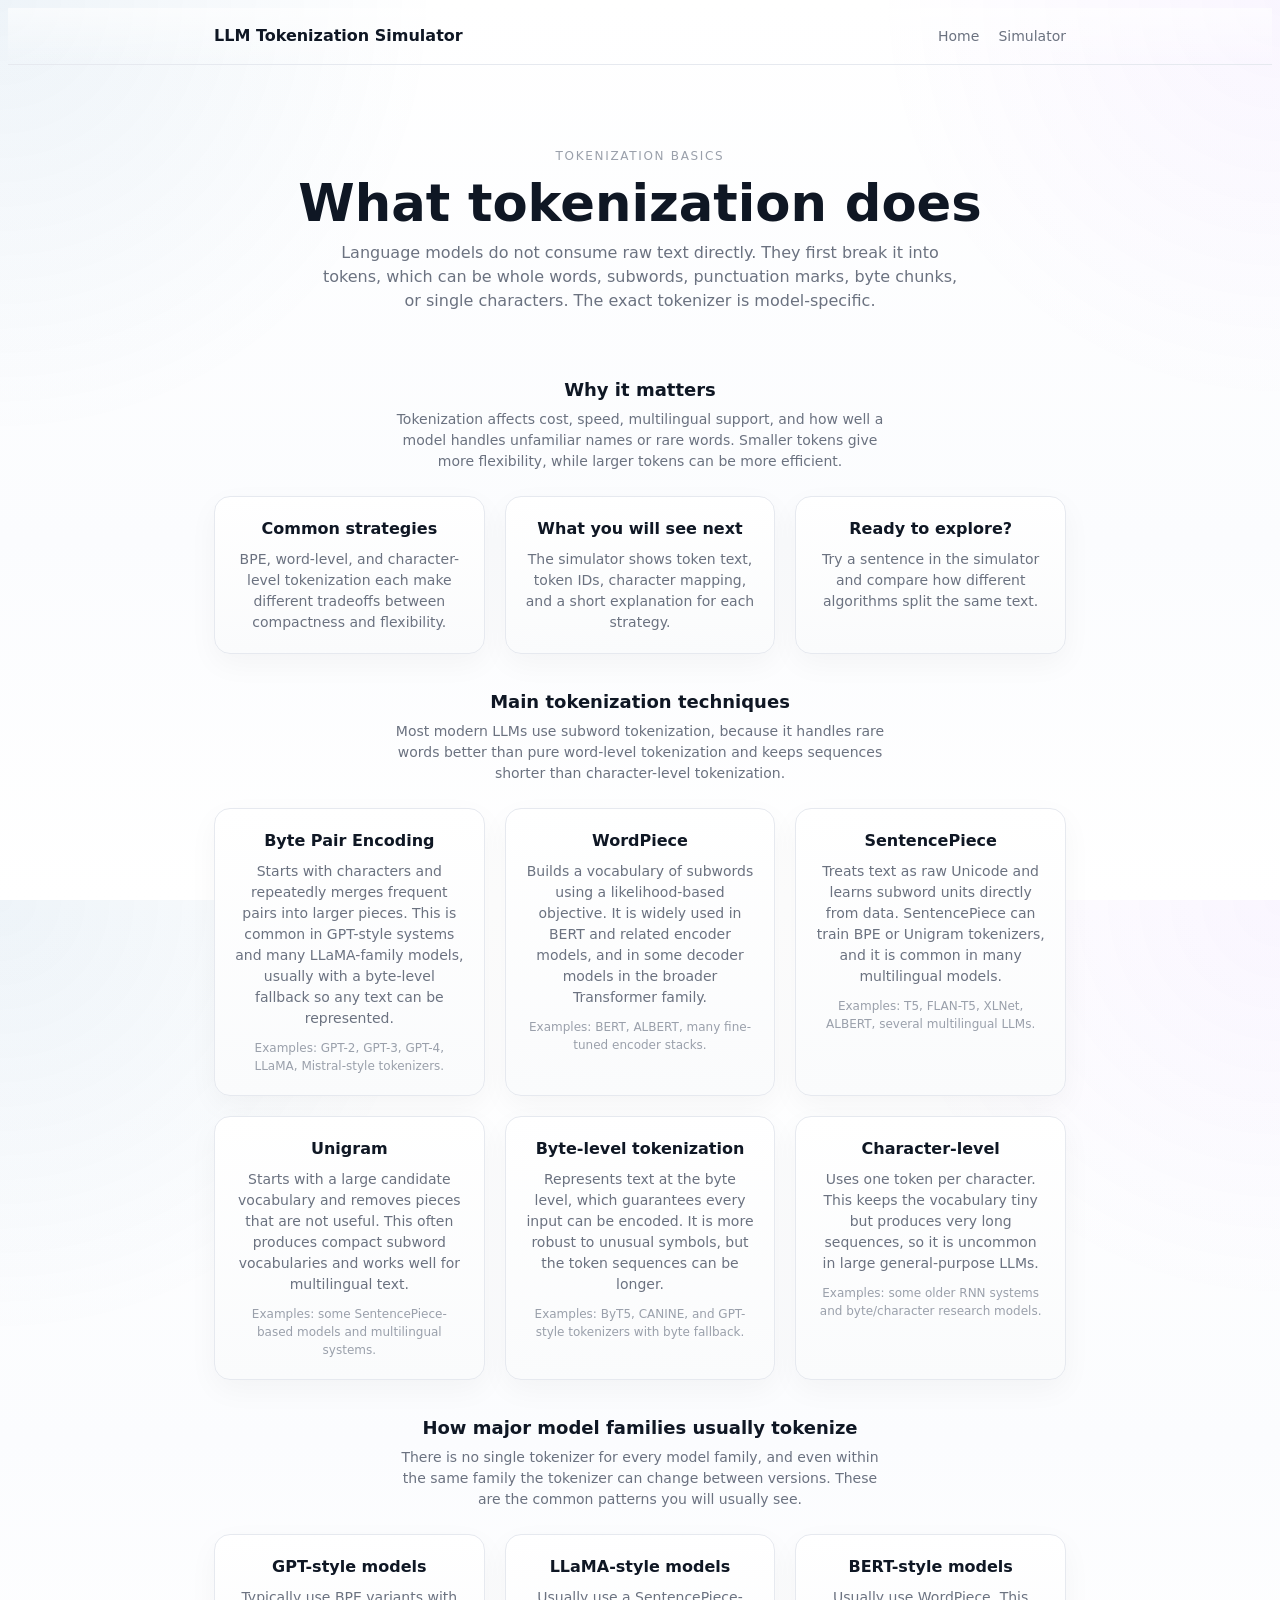
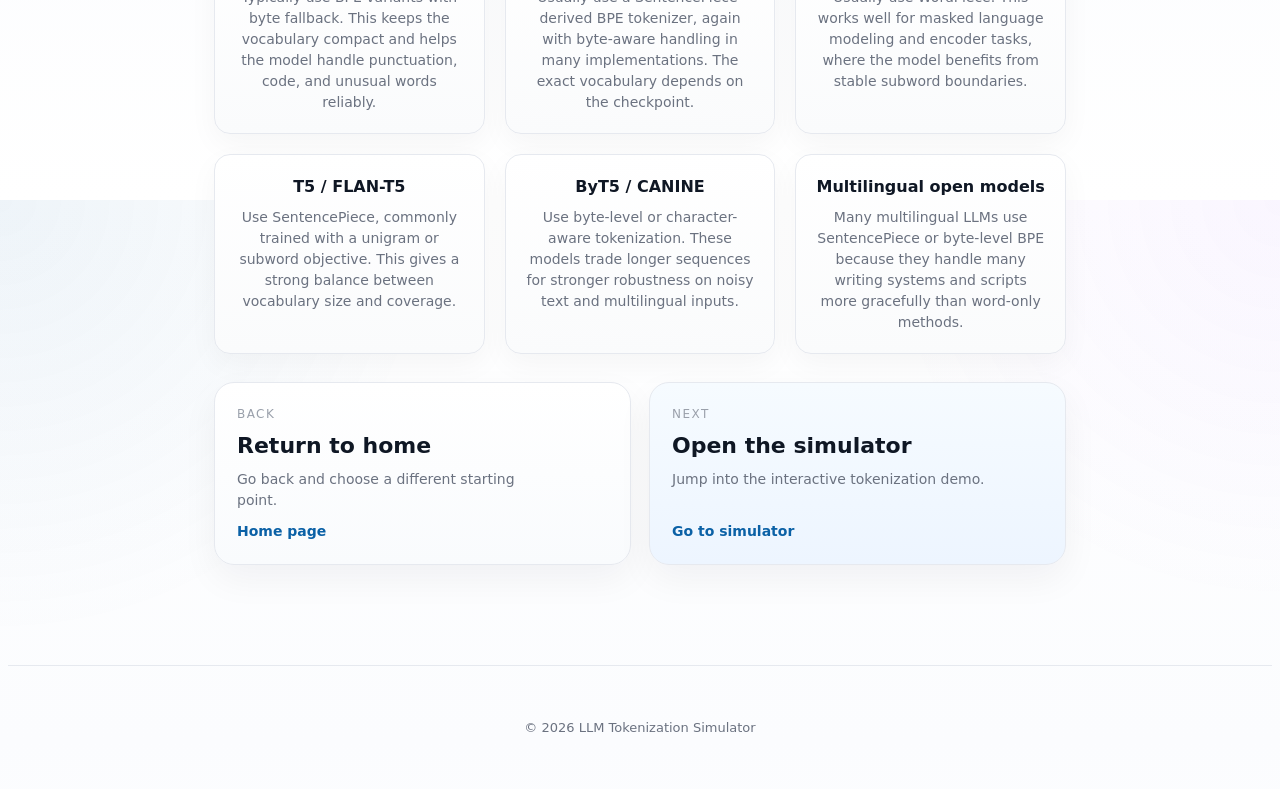
==== learn.html @ b1207b3e "Refactor tokenization simulator: update styles, restructure HTML, and add educational content on tok" ====
<!doctype html>
<html lang="en">
<head>
  <meta charset="utf-8" />
  <meta name="viewport" content="width=device-width,initial-scale=1" />
  <title>What Is Tokenization?</title>
  <meta name="description" content="A short guide explaining what tokenization is and why it matters for language models." />
  <link rel="stylesheet" href="css/styles.css" />
</head>
<body>
  <header class="site-header">
    <div class="container">
      <a class="brand" href="./">LLM Tokenization Simulator</a>
      <nav class="nav" aria-label="Primary">
        <a href="./">Home</a>
        <a href="simulator.html">Simulator</a>
      </nav>
    </div>
  </header>

  <main class="container">
    <section class="hero">
      <p class="eyebrow">Tokenization basics</p>
      <h1>What tokenization does</h1>
      <p class="hero-copy">Language models do not consume raw text directly. They first break it into tokens, which can be whole words, subwords, punctuation marks, byte chunks, or single characters. The exact tokenizer is model-specific.</p>
    </section>

    <section class="wrap learn-overview" aria-labelledby="learn-title">
      <h2 id="learn-title">Why it matters</h2>
      <p class="sub">Tokenization affects cost, speed, multilingual support, and how well a model handles unfamiliar names or rare words. Smaller tokens give more flexibility, while larger tokens can be more efficient.</p>

      <div class="info-grid info-grid-learn">
        <article class="card">
          <h3>Common strategies</h3>
          <p>BPE, word-level, and character-level tokenization each make different tradeoffs between compactness and flexibility.</p>
        </article>
        <article class="card">
          <h3>What you will see next</h3>
          <p>The simulator shows token text, token IDs, character mapping, and a short explanation for each strategy.</p>
        </article>
        <article class="card">
          <h3>Ready to explore?</h3>
          <p>Try a sentence in the simulator and compare how different algorithms split the same text.</p>
        </article>
      </div>

      <h2 style="margin-top:34px">Main tokenization techniques</h2>
      <p class="sub">Most modern LLMs use subword tokenization, because it handles rare words better than pure word-level tokenization and keeps sequences shorter than character-level tokenization.</p>

      <div class="info-grid info-grid-learn">
        <article class="card">
          <h3>Byte Pair Encoding</h3>
          <p>Starts with characters and repeatedly merges frequent pairs into larger pieces. This is common in GPT-style systems and many LLaMA-family models, usually with a byte-level fallback so any text can be represented.</p>
          <p class="mini-note">Examples: GPT-2, GPT-3, GPT-4, LLaMA, Mistral-style tokenizers.</p>
        </article>
        <article class="card">
          <h3>WordPiece</h3>
          <p>Builds a vocabulary of subwords using a likelihood-based objective. It is widely used in BERT and related encoder models, and in some decoder models in the broader Transformer family.</p>
          <p class="mini-note">Examples: BERT, ALBERT, many fine-tuned encoder stacks.</p>
        </article>
        <article class="card">
          <h3>SentencePiece</h3>
          <p>Treats text as raw Unicode and learns subword units directly from data. SentencePiece can train BPE or Unigram tokenizers, and it is common in many multilingual models.</p>
          <p class="mini-note">Examples: T5, FLAN-T5, XLNet, ALBERT, several multilingual LLMs.</p>
        </article>
        <article class="card">
          <h3>Unigram</h3>
          <p>Starts with a large candidate vocabulary and removes pieces that are not useful. This often produces compact subword vocabularies and works well for multilingual text.</p>
          <p class="mini-note">Examples: some SentencePiece-based models and multilingual systems.</p>
        </article>
        <article class="card">
          <h3>Byte-level tokenization</h3>
          <p>Represents text at the byte level, which guarantees every input can be encoded. It is more robust to unusual symbols, but the token sequences can be longer.</p>
          <p class="mini-note">Examples: ByT5, CANINE, and GPT-style tokenizers with byte fallback.</p>
        </article>
        <article class="card">
          <h3>Character-level</h3>
          <p>Uses one token per character. This keeps the vocabulary tiny but produces very long sequences, so it is uncommon in large general-purpose LLMs.</p>
          <p class="mini-note">Examples: some older RNN systems and byte/character research models.</p>
        </article>
      </div>

      <h2 style="margin-top:34px">How major model families usually tokenize</h2>
      <p class="sub">There is no single tokenizer for every model family, and even within the same family the tokenizer can change between versions. These are the common patterns you will usually see.</p>

      <div class="info-grid info-grid-learn">
        <article class="card">
          <h3>GPT-style models</h3>
          <p>Typically use BPE variants with byte fallback. This keeps the vocabulary compact and helps the model handle punctuation, code, and unusual words reliably.</p>
        </article>
        <article class="card">
          <h3>LLaMA-style models</h3>
          <p>Usually use a SentencePiece-derived BPE tokenizer, again with byte-aware handling in many implementations. The exact vocabulary depends on the checkpoint.</p>
        </article>
        <article class="card">
          <h3>BERT-style models</h3>
          <p>Usually use WordPiece. This works well for masked language modeling and encoder tasks, where the model benefits from stable subword boundaries.</p>
        </article>
        <article class="card">
          <h3>T5 / FLAN-T5</h3>
          <p>Use SentencePiece, commonly trained with a unigram or subword objective. This gives a strong balance between vocabulary size and coverage.</p>
        </article>
        <article class="card">
          <h3>ByT5 / CANINE</h3>
          <p>Use byte-level or character-aware tokenization. These models trade longer sequences for stronger robustness on noisy text and multilingual inputs.</p>
        </article>
        <article class="card">
          <h3>Multilingual open models</h3>
          <p>Many multilingual LLMs use SentencePiece or byte-level BPE because they handle many writing systems and scripts more gracefully than word-only methods.</p>
        </article>
      </div>

      <div class="choice-grid" style="margin-top:28px">
        <a class="choice-card" href="./">
          <span class="choice-kicker">Back</span>
          <h2>Return to home</h2>
          <p>Go back and choose a different starting point.</p>
          <span class="choice-action">Home page</span>
        </a>
        <a class="choice-card choice-card-accent" href="simulator.html">
          <span class="choice-kicker">Next</span>
          <h2>Open the simulator</h2>
          <p>Jump into the interactive tokenization demo.</p>
          <span class="choice-action">Go to simulator</span>
        </a>
      </div>
    </section>
  </main>

  <footer class="site-footer">
    <div class="container">© 2026 LLM Tokenization Simulator</div>
  </footer>
</body>
</html>
---- css/styles.css ----
:root{
  --font-sans: "Avenir Next", "Segoe UI", ui-sans-serif, system-ui, -apple-system, Roboto, "Helvetica Neue", Arial;
  --font-mono: ui-monospace, SFMono-Regular, Menlo, Monaco, "Roboto Mono", "Courier New", monospace;
  --color-background-primary:#ffffff;
  --color-background-secondary:#f5f7fa;
  --color-text-primary:#0f1724;
  --color-text-secondary:#6b7280;
  --color-text-tertiary:#9aa0ab;
  --color-border-secondary:#e6e9ef;
  --color-border-tertiary:#e0e4ea;
  --color-text-info:#0b61a6;
  --border-radius-md:10px;
  --container-max:900px;
}

*{box-sizing:border-box}
html,body{height:100%}
html{scroll-behavior:smooth}
body{font-family:var(--font-sans);background:
  radial-gradient(circle at top left, rgba(11,97,166,.07), transparent 28%),
  radial-gradient(circle at top right, rgba(149,72,255,.05), transparent 26%),
  linear-gradient(180deg,#ffffff 0%,#fbfcfe 60%,#ffffff 100%);color:var(--color-text-primary);line-height:1.5}
body.simulator-page{background:#ffffff}
.container{max-width:var(--container-max);margin:0 auto;padding:28px 24px;width:100%}
.site-header{border-bottom:1px solid var(--color-border-secondary);background:linear-gradient(180deg,rgba(255,255,255,0.6),transparent)}
.site-header .container{display:flex;align-items:center;justify-content:space-between;padding:16px 24px}
.brand{font-weight:600;color:var(--color-text-primary);text-decoration:none}
.nav a{margin-left:14px;color:var(--color-text-secondary);text-decoration:none;font-size:14px}

.wrap{padding:30px 0 24px;max-width:860px;margin:0 auto}
h1{font-size:clamp(2rem,4vw,3.2rem);line-height:1.1;margin:0 0 10px;color:var(--color-text-primary)}
.hero{padding:42px 0 18px;text-align:center;max-width:900px;margin:0 auto}
.hero-copy{max-width:64ch;font-size:16px;color:var(--color-text-secondary);margin:0 auto}
.choice-grid{display:grid;grid-template-columns:repeat(2,minmax(0,1fr));gap:18px;margin:28px auto 0;max-width:920px}
.choice-card{display:flex;flex-direction:column;align-items:flex-start;gap:10px;padding:22px;border:1px solid var(--color-border-secondary);border-radius:20px;background:linear-gradient(180deg,#ffffff,#f9fbfd);text-decoration:none;color:inherit;box-shadow:0 14px 36px rgba(15,23,36,.05);transition:transform .16s ease,box-shadow .16s ease,border-color .16s ease}
.choice-card:hover{transform:translateY(-4px);box-shadow:0 18px 42px rgba(15,23,36,.09);border-color:#cdd8e6}
.choice-card-accent{background:linear-gradient(180deg,#f6fbff,#edf5ff)}
.choice-kicker{font-size:12px;letter-spacing:.12em;text-transform:uppercase;color:var(--color-text-tertiary)}
.choice-card h2{margin:0;font-size:22px;line-height:1.15;text-align:left}
.choice-card p{margin:0;color:var(--color-text-secondary);font-size:14px;max-width:36ch}
.choice-action{margin-top:auto;display:inline-flex;align-items:center;gap:8px;font-weight:600;font-size:14px;color:var(--color-text-info)}
.learn-overview{max-width:980px}
.section-label{font-size:12px;letter-spacing:.14em;text-transform:uppercase;color:var(--color-text-tertiary);margin:0 0 10px;text-align:center}
.info-grid{display:grid;grid-template-columns:repeat(3,minmax(0,1fr));gap:20px;margin:36px auto 14px;max-width:1120px;justify-items:center}
.info-grid-learn{margin-top:22px}
.site-footer .container{text-align:center}
.eyebrow{font-size:12px;letter-spacing:.14em;text-transform:uppercase;color:var(--color-text-tertiary);margin-bottom:10px}
.card{width:100%;padding:20px;border:1px solid var(--color-border-secondary);border-radius:16px;background:linear-gradient(180deg,#fff,#fafbfc);box-shadow:0 10px 30px rgba(15,23,36,.04);text-align:center}
.card h3{margin:0 0 8px;font-size:16px;color:var(--color-text-primary)}
.card p{margin:0;color:var(--color-text-secondary);font-size:14px}
.repo-link{display:inline-block;padding:1px 8px;border-radius:999px;background:linear-gradient(180deg,#e9f2ff,#dce9ff);color:var(--color-text-info);text-decoration:none;font-weight:600;box-shadow:inset 0 0 0 1px rgba(11,97,166,.12)}
.repo-link:hover{background:linear-gradient(180deg,#dce9ff,#cfe0fb);text-decoration:none}
.inline-code{display:inline-block;padding:1px 6px;border-radius:999px;background:var(--color-background-secondary);font-family:var(--font-mono);font-size:.9em;color:var(--color-text-primary)}
h2{font-size:18px;font-weight:600;color:var(--color-text-primary);margin-bottom:6px;text-align:center}
.sub{font-size:14px;color:var(--color-text-secondary);margin:0 auto 1.5rem;max-width:56ch;text-align:center}
textarea{width:100%;min-height:90px;padding:12px 14px;font-size:15px;font-family:var(--font-sans);resize:vertical;border-radius:8px;background:var(--color-background-secondary);color:var(--color-text-primary);border:1px solid var(--color-border-secondary)}
textarea:focus{outline:none;border-color:var(--color-text-info);box-shadow:0 4px 18px rgba(11,97,166,0.08)}
.controls{display:flex;gap:12px;flex-wrap:wrap;margin-top:16px;align-items:center;justify-content:center}
select{padding:7px 12px;font-size:13px;border-radius:8px;border:1px solid var(--color-border-secondary);background:transparent;color:var(--color-text-primary)}
.stats{display:grid;grid-template-columns:repeat(3,minmax(0,1fr));gap:16px;margin:1.75rem auto;justify-items:center;max-width:900px}
.stat{width:100%;background:var(--color-background-secondary);border-radius:10px;padding:14px 16px;text-align:center}
.stat-label{font-size:12px;color:var(--color-text-secondary);margin-bottom:4px}
.stat-val{font-size:20px;font-weight:600;color:var(--color-text-primary)}
.tab-row{display:flex;gap:8px;margin:0 auto 14px;flex-wrap:wrap;justify-content:center}
.tab{padding:8px 14px;border-radius:999px;border:1px solid var(--color-border-secondary);font-size:13px;cursor:pointer;background:transparent;color:var(--color-text-secondary);transition:all .15s}
.tab.on{background:var(--color-text-primary);color:var(--color-background-primary);border-color:transparent}
.tab-panel{padding:18px;border:1px solid var(--color-border-secondary);border-radius:18px;background:#ffffff;box-shadow:0 12px 30px rgba(15,23,36,.04)}
.legend{display:flex;flex-wrap:wrap;gap:10px;margin:0 auto 14px;justify-content:center}
.legend-item{display:flex;align-items:center;gap:8px;font-size:12px;color:var(--color-text-secondary)}
.legend-swatch{width:12px;height:12px;border-radius:3px}
.token-row{display:flex;flex-wrap:wrap;gap:10px;min-height:40px;padding:16px;background:var(--color-background-secondary);border-radius:10px;justify-content:center}
.tok{display:inline-flex;flex-direction:column;align-items:center;border-radius:8px;overflow:hidden;cursor:pointer;transition:transform .12s;border:1px solid transparent}
.tok:hover{transform:translateY(-3px)}
.tok.active{border-color:rgba(0,0,0,.08)}
.tok-text{padding:6px 10px;font-size:14px;font-family:var(--font-mono);font-weight:600;white-space:pre}
.tok-id{padding:4px 6px;font-size:11px;font-family:var(--font-mono);opacity:.95;border-radius:6px;margin-top:6px}
.char-row{display:flex;flex-wrap:wrap;gap:8px;min-height:36px;padding:14px;background:var(--color-background-secondary);border-radius:10px;font-family:var(--font-mono);font-size:13px;justify-content:center}
.char-box{padding:4px 8px;border-radius:6px}
.info-box{margin:1.5rem auto 0;padding:16px;border-radius:10px;background:var(--color-background-secondary);border:1px solid var(--color-border-tertiary);max-width:860px}
.info-box-title{font-size:14px;font-weight:600;color:var(--color-text-primary);margin-bottom:6px}
.info-body{font-size:13px;color:var(--color-text-secondary);line-height:1.6}
.mini-note{margin-top:10px !important;font-size:12px !important;color:var(--color-text-tertiary) !important;line-height:1.5}
.hint{font-size:12px;color:var(--color-text-tertiary);margin-top:8px;text-align:center}
.id-row{font-family:var(--font-mono);font-size:13px;padding:14px;background:var(--color-background-secondary);border-radius:10px;word-break:break-all;line-height:1.9;color:var(--color-text-primary);text-align:center}
.site-footer{border-top:1px solid var(--color-border-secondary);margin-top:48px;padding:24px 0;text-align:center;color:var(--color-text-secondary);font-size:13px}
.simulator-page .site-footer{border-top:none}
.simulator-page .site-footer .container{max-width:920px;background:var(--color-background-secondary);border:1px solid var(--color-border-secondary);border-radius:16px;padding:14px 20px}
.learn-facts{display:grid;grid-template-columns:repeat(2,minmax(0,1fr));gap:12px;margin:12px auto 0;max-width:860px;justify-items:center}
.char-legend{display:flex;gap:12px;flex-wrap:wrap;margin-top:12px;justify-content:center}

@media (max-width:640px){
  .stats{grid-template-columns:repeat(1,1fr)}
  .container{padding:20px 16px}
  .site-header .container{padding:14px 16px}
  .info-grid{grid-template-columns:1fr}
  .choice-grid{grid-template-columns:1fr}
  .learn-facts{grid-template-columns:1fr}
  .tab-panel{padding:14px}
}
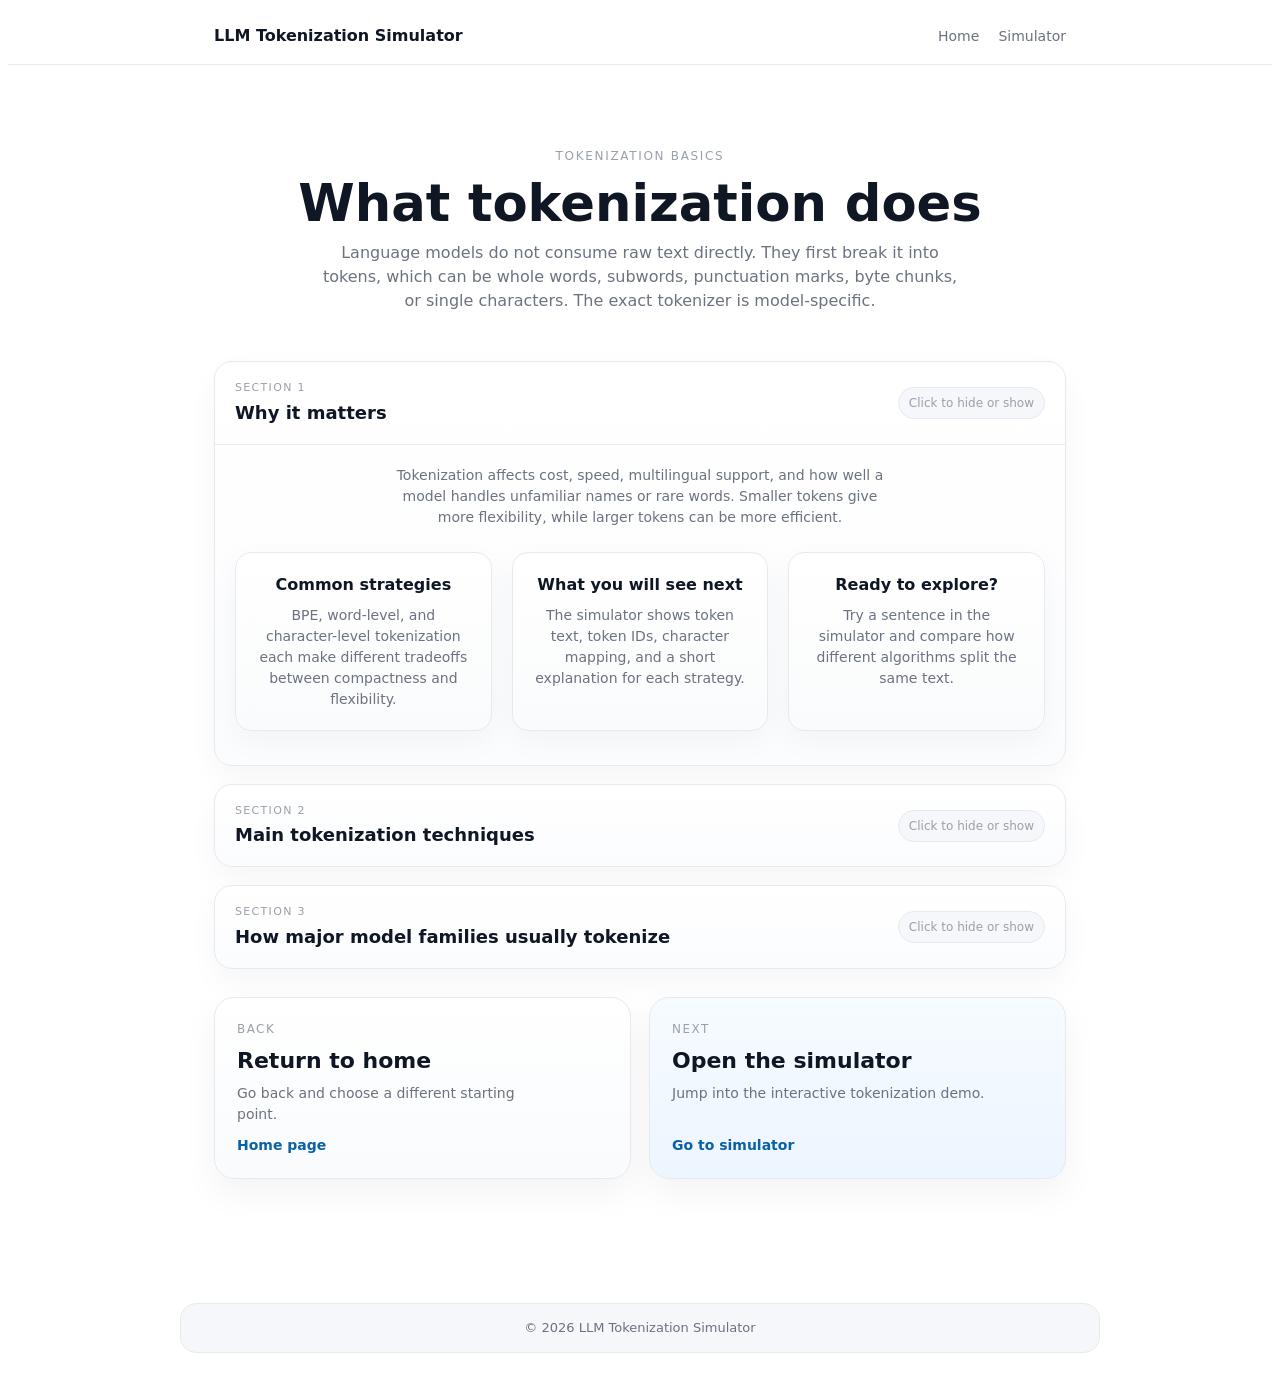
==== commit f89b11b9: "Enhance learning pages with accordion sections for improved content organization and readability" ====
--- a/learn.html
+++ b/learn.html
@@ -7,7 +7,7 @@
   <meta name="description" content="A short guide explaining what tokenization is and why it matters for language models." />
   <link rel="stylesheet" href="css/styles.css" />
 </head>
-<body>
+<body class="learn-page">
   <header class="site-header">
     <div class="container">
       <a class="brand" href="./">LLM Tokenization Simulator</a>
@@ -26,89 +26,119 @@
     </section>
 
     <section class="wrap learn-overview" aria-labelledby="learn-title">
-      <h2 id="learn-title">Why it matters</h2>
-      <p class="sub">Tokenization affects cost, speed, multilingual support, and how well a model handles unfamiliar names or rare words. Smaller tokens give more flexibility, while larger tokens can be more efficient.</p>
+      <details class="learn-accordion" open>
+        <summary>
+          <span>
+            <span class="accordion-kicker">Section 1</span>
+            <span class="accordion-title">Why it matters</span>
+          </span>
+          <span class="accordion-hint">Click to hide or show</span>
+        </summary>
+        <div class="accordion-body">
+          <p class="sub">Tokenization affects cost, speed, multilingual support, and how well a model handles unfamiliar names or rare words. Smaller tokens give more flexibility, while larger tokens can be more efficient.</p>
 
-      <div class="info-grid info-grid-learn">
-        <article class="card">
-          <h3>Common strategies</h3>
-          <p>BPE, word-level, and character-level tokenization each make different tradeoffs between compactness and flexibility.</p>
-        </article>
-        <article class="card">
-          <h3>What you will see next</h3>
-          <p>The simulator shows token text, token IDs, character mapping, and a short explanation for each strategy.</p>
-        </article>
-        <article class="card">
-          <h3>Ready to explore?</h3>
-          <p>Try a sentence in the simulator and compare how different algorithms split the same text.</p>
-        </article>
-      </div>
+          <div class="info-grid info-grid-learn">
+            <article class="card">
+              <h3>Common strategies</h3>
+              <p>BPE, word-level, and character-level tokenization each make different tradeoffs between compactness and flexibility.</p>
+            </article>
+            <article class="card">
+              <h3>What you will see next</h3>
+              <p>The simulator shows token text, token IDs, character mapping, and a short explanation for each strategy.</p>
+            </article>
+            <article class="card">
+              <h3>Ready to explore?</h3>
+              <p>Try a sentence in the simulator and compare how different algorithms split the same text.</p>
+            </article>
+          </div>
+        </div>
+      </details>
 
-      <h2 style="margin-top:34px">Main tokenization techniques</h2>
-      <p class="sub">Most modern LLMs use subword tokenization, because it handles rare words better than pure word-level tokenization and keeps sequences shorter than character-level tokenization.</p>
+      <details class="learn-accordion">
+        <summary>
+          <span>
+            <span class="accordion-kicker">Section 2</span>
+            <span class="accordion-title">Main tokenization techniques</span>
+          </span>
+          <span class="accordion-hint">Click to hide or show</span>
+        </summary>
+        <div class="accordion-body">
+          <p class="sub">Most modern LLMs use subword tokenization, because it handles rare words better than pure word-level tokenization and keeps sequences shorter than character-level tokenization.</p>
 
-      <div class="info-grid info-grid-learn">
-        <article class="card">
-          <h3>Byte Pair Encoding</h3>
-          <p>Starts with characters and repeatedly merges frequent pairs into larger pieces. This is common in GPT-style systems and many LLaMA-family models, usually with a byte-level fallback so any text can be represented.</p>
-          <p class="mini-note">Examples: GPT-2, GPT-3, GPT-4, LLaMA, Mistral-style tokenizers.</p>
-        </article>
-        <article class="card">
-          <h3>WordPiece</h3>
-          <p>Builds a vocabulary of subwords using a likelihood-based objective. It is widely used in BERT and related encoder models, and in some decoder models in the broader Transformer family.</p>
-          <p class="mini-note">Examples: BERT, ALBERT, many fine-tuned encoder stacks.</p>
-        </article>
-        <article class="card">
-          <h3>SentencePiece</h3>
-          <p>Treats text as raw Unicode and learns subword units directly from data. SentencePiece can train BPE or Unigram tokenizers, and it is common in many multilingual models.</p>
-          <p class="mini-note">Examples: T5, FLAN-T5, XLNet, ALBERT, several multilingual LLMs.</p>
-        </article>
-        <article class="card">
-          <h3>Unigram</h3>
-          <p>Starts with a large candidate vocabulary and removes pieces that are not useful. This often produces compact subword vocabularies and works well for multilingual text.</p>
-          <p class="mini-note">Examples: some SentencePiece-based models and multilingual systems.</p>
-        </article>
-        <article class="card">
-          <h3>Byte-level tokenization</h3>
-          <p>Represents text at the byte level, which guarantees every input can be encoded. It is more robust to unusual symbols, but the token sequences can be longer.</p>
-          <p class="mini-note">Examples: ByT5, CANINE, and GPT-style tokenizers with byte fallback.</p>
-        </article>
-        <article class="card">
-          <h3>Character-level</h3>
-          <p>Uses one token per character. This keeps the vocabulary tiny but produces very long sequences, so it is uncommon in large general-purpose LLMs.</p>
-          <p class="mini-note">Examples: some older RNN systems and byte/character research models.</p>
-        </article>
-      </div>
+          <div class="info-grid info-grid-learn">
+            <article class="card">
+              <h3>Byte Pair Encoding</h3>
+              <p>Starts with characters and repeatedly merges frequent pairs into larger pieces. This is common in GPT-style systems and many LLaMA-family models, usually with a byte-level fallback so any text can be represented.</p>
+              <p class="mini-note">Examples: GPT-2, GPT-3, GPT-4, LLaMA, Mistral-style tokenizers.</p>
+            </article>
+            <article class="card">
+              <h3>WordPiece</h3>
+              <p>Builds a vocabulary of subwords using a likelihood-based objective. It is widely used in BERT and related encoder models, and in some decoder models in the broader Transformer family.</p>
+              <p class="mini-note">Examples: BERT, ALBERT, many fine-tuned encoder stacks.</p>
+            </article>
+            <article class="card">
+              <h3>SentencePiece</h3>
+              <p>Treats text as raw Unicode and learns subword units directly from data. SentencePiece can train BPE or Unigram tokenizers, and it is common in many multilingual models.</p>
+              <p class="mini-note">Examples: T5, FLAN-T5, XLNet, ALBERT, several multilingual LLMs.</p>
+            </article>
+            <article class="card">
+              <h3>Unigram</h3>
+              <p>Starts with a large candidate vocabulary and removes pieces that are not useful. This often produces compact subword vocabularies and works well for multilingual text.</p>
+              <p class="mini-note">Examples: some SentencePiece-based models and multilingual systems.</p>
+            </article>
+            <article class="card">
+              <h3>Byte-level tokenization</h3>
+              <p>Represents text at the byte level, which guarantees every input can be encoded. It is more robust to unusual symbols, but the token sequences can be longer.</p>
+              <p class="mini-note">Examples: ByT5, CANINE, and GPT-style tokenizers with byte fallback.</p>
+            </article>
+            <article class="card">
+              <h3>Character-level</h3>
+              <p>Uses one token per character. This keeps the vocabulary tiny but produces very long sequences, so it is uncommon in large general-purpose LLMs.</p>
+              <p class="mini-note">Examples: some older RNN systems and byte/character research models.</p>
+            </article>
+          </div>
+        </div>
+      </details>
 
-      <h2 style="margin-top:34px">How major model families usually tokenize</h2>
-      <p class="sub">There is no single tokenizer for every model family, and even within the same family the tokenizer can change between versions. These are the common patterns you will usually see.</p>
+      <details class="learn-accordion">
+        <summary>
+          <span>
+            <span class="accordion-kicker">Section 3</span>
+            <span class="accordion-title">How major model families usually tokenize</span>
+          </span>
+          <span class="accordion-hint">Click to hide or show</span>
+        </summary>
+        <div class="accordion-body">
+          <p class="sub">There is no single tokenizer for every model family, and even within the same family the tokenizer can change between versions. These are the common patterns you will usually see.</p>
 
-      <div class="info-grid info-grid-learn">
-        <article class="card">
-          <h3>GPT-style models</h3>
-          <p>Typically use BPE variants with byte fallback. This keeps the vocabulary compact and helps the model handle punctuation, code, and unusual words reliably.</p>
-        </article>
-        <article class="card">
-          <h3>LLaMA-style models</h3>
-          <p>Usually use a SentencePiece-derived BPE tokenizer, again with byte-aware handling in many implementations. The exact vocabulary depends on the checkpoint.</p>
-        </article>
-        <article class="card">
-          <h3>BERT-style models</h3>
-          <p>Usually use WordPiece. This works well for masked language modeling and encoder tasks, where the model benefits from stable subword boundaries.</p>
-        </article>
-        <article class="card">
-          <h3>T5 / FLAN-T5</h3>
-          <p>Use SentencePiece, commonly trained with a unigram or subword objective. This gives a strong balance between vocabulary size and coverage.</p>
-        </article>
-        <article class="card">
-          <h3>ByT5 / CANINE</h3>
-          <p>Use byte-level or character-aware tokenization. These models trade longer sequences for stronger robustness on noisy text and multilingual inputs.</p>
-        </article>
-        <article class="card">
-          <h3>Multilingual open models</h3>
-          <p>Many multilingual LLMs use SentencePiece or byte-level BPE because they handle many writing systems and scripts more gracefully than word-only methods.</p>
-        </article>
-      </div>
+          <div class="info-grid info-grid-learn">
+            <article class="card">
+              <h3>GPT-style models</h3>
+              <p>Typically use BPE variants with byte fallback. This keeps the vocabulary compact and helps the model handle punctuation, code, and unusual words reliably.</p>
+            </article>
+            <article class="card">
+              <h3>LLaMA-style models</h3>
+              <p>Usually use a SentencePiece-derived BPE tokenizer, again with byte-aware handling in many implementations. The exact vocabulary depends on the checkpoint.</p>
+            </article>
+            <article class="card">
+              <h3>BERT-style models</h3>
+              <p>Usually use WordPiece. This works well for masked language modeling and encoder tasks, where the model benefits from stable subword boundaries.</p>
+            </article>
+            <article class="card">
+              <h3>T5 / FLAN-T5</h3>
+              <p>Use SentencePiece, commonly trained with a unigram or subword objective. This gives a strong balance between vocabulary size and coverage.</p>
+            </article>
+            <article class="card">
+              <h3>ByT5 / CANINE</h3>
+              <p>Use byte-level or character-aware tokenization. These models trade longer sequences for stronger robustness on noisy text and multilingual inputs.</p>
+            </article>
+            <article class="card">
+              <h3>Multilingual open models</h3>
+              <p>Many multilingual LLMs use SentencePiece or byte-level BPE because they handle many writing systems and scripts more gracefully than word-only methods.</p>
+            </article>
+          </div>
+        </div>
+      </details>
 
       <div class="choice-grid" style="margin-top:28px">
         <a class="choice-card" href="./">
--- a/css/styles.css
+++ b/css/styles.css
@@ -20,7 +20,9 @@
   radial-gradient(circle at top left, rgba(11,97,166,.07), transparent 28%),
   radial-gradient(circle at top right, rgba(149,72,255,.05), transparent 26%),
   linear-gradient(180deg,#ffffff 0%,#fbfcfe 60%,#ffffff 100%);color:var(--color-text-primary);line-height:1.5}
+body.home-page{background:#ffffff}
 body.simulator-page{background:#ffffff}
+body.learn-page{background:#ffffff}
 .container{max-width:var(--container-max);margin:0 auto;padding:28px 24px;width:100%}
 .site-header{border-bottom:1px solid var(--color-border-secondary);background:linear-gradient(180deg,rgba(255,255,255,0.6),transparent)}
 .site-header .container{display:flex;align-items:center;justify-content:space-between;padding:16px 24px}
@@ -41,6 +43,14 @@
 .choice-action{margin-top:auto;display:inline-flex;align-items:center;gap:8px;font-weight:600;font-size:14px;color:var(--color-text-info)}
 .learn-overview{max-width:980px}
 .section-label{font-size:12px;letter-spacing:.14em;text-transform:uppercase;color:var(--color-text-tertiary);margin:0 0 10px;text-align:center}
+.learn-accordion{margin:0 0 18px;border:1px solid var(--color-border-secondary);border-radius:18px;background:linear-gradient(180deg,#ffffff,#fbfcfe);box-shadow:0 12px 30px rgba(15,23,36,.04);overflow:hidden}
+.learn-accordion summary{list-style:none;display:flex;align-items:center;justify-content:space-between;gap:16px;padding:18px 20px;cursor:pointer}
+.learn-accordion summary::-webkit-details-marker{display:none}
+.learn-accordion[open] summary{border-bottom:1px solid var(--color-border-secondary)}
+.accordion-kicker{display:block;font-size:11px;letter-spacing:.12em;text-transform:uppercase;color:var(--color-text-tertiary);margin-bottom:2px}
+.accordion-title{display:block;font-size:18px;font-weight:600;color:var(--color-text-primary)}
+.accordion-hint{flex:0 0 auto;font-size:12px;color:var(--color-text-tertiary);background:var(--color-background-secondary);border:1px solid var(--color-border-secondary);padding:6px 10px;border-radius:999px}
+.accordion-body{padding:20px}
 .info-grid{display:grid;grid-template-columns:repeat(3,minmax(0,1fr));gap:20px;margin:36px auto 14px;max-width:1120px;justify-items:center}
 .info-grid-learn{margin-top:22px}
 .site-footer .container{text-align:center}
@@ -83,8 +93,12 @@
 .hint{font-size:12px;color:var(--color-text-tertiary);margin-top:8px;text-align:center}
 .id-row{font-family:var(--font-mono);font-size:13px;padding:14px;background:var(--color-background-secondary);border-radius:10px;word-break:break-all;line-height:1.9;color:var(--color-text-primary);text-align:center}
 .site-footer{border-top:1px solid var(--color-border-secondary);margin-top:48px;padding:24px 0;text-align:center;color:var(--color-text-secondary);font-size:13px}
+.home-page .site-footer{border-top:none}
+.home-page .site-footer .container{max-width:920px;background:var(--color-background-secondary);border:1px solid var(--color-border-secondary);border-radius:16px;padding:14px 20px}
 .simulator-page .site-footer{border-top:none}
 .simulator-page .site-footer .container{max-width:920px;background:var(--color-background-secondary);border:1px solid var(--color-border-secondary);border-radius:16px;padding:14px 20px}
+.learn-page .site-footer{border-top:none}
+.learn-page .site-footer .container{max-width:920px;background:var(--color-background-secondary);border:1px solid var(--color-border-secondary);border-radius:16px;padding:14px 20px}
 .learn-facts{display:grid;grid-template-columns:repeat(2,minmax(0,1fr));gap:12px;margin:12px auto 0;max-width:860px;justify-items:center}
 .char-legend{display:flex;gap:12px;flex-wrap:wrap;margin-top:12px;justify-content:center}
 
@@ -96,4 +110,6 @@
   .choice-grid{grid-template-columns:1fr}
   .learn-facts{grid-template-columns:1fr}
   .tab-panel{padding:14px}
+  .learn-accordion summary{padding:16px}
+  .accordion-body{padding:16px}
 }
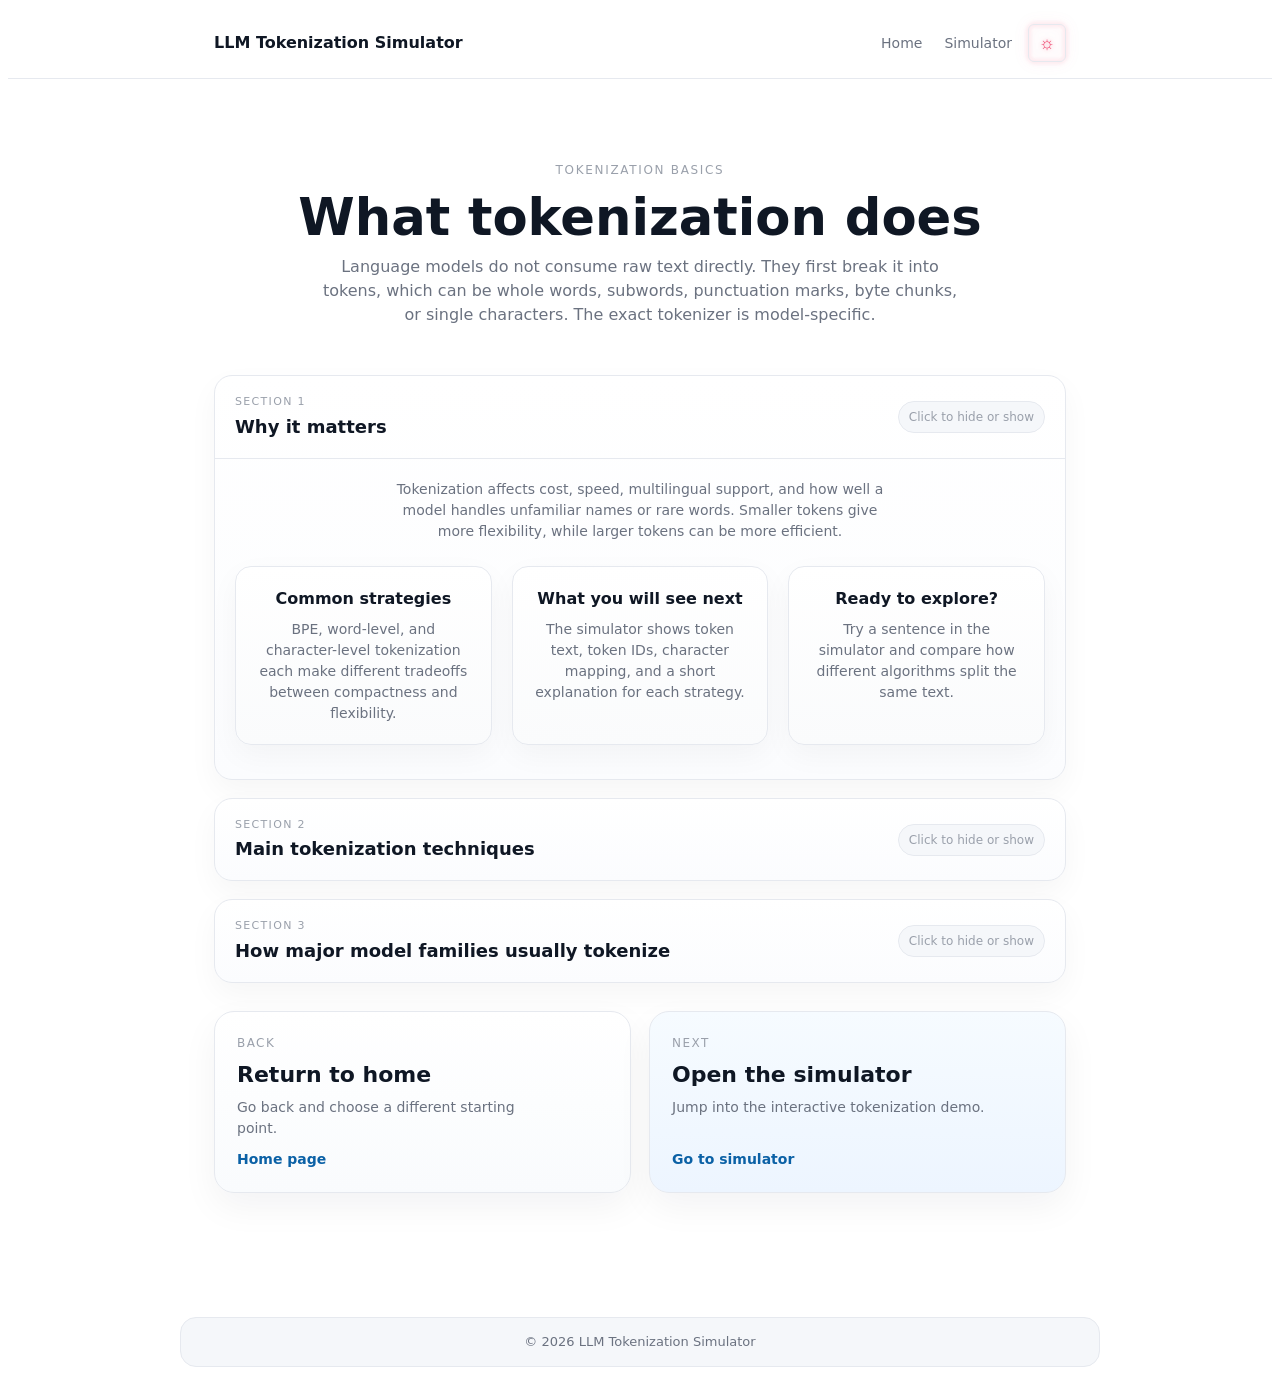
==== commit 6da3eaac: "feat: implement theme toggling and expand tokenization algorithm by adding two options with UI styli" ====
--- a/learn.html
+++ b/learn.html
@@ -11,10 +11,13 @@
   <header class="site-header">
     <div class="container">
       <a class="brand" href="./">LLM Tokenization Simulator</a>
-      <nav class="nav" aria-label="Primary">
-        <a href="./">Home</a>
-        <a href="simulator.html">Simulator</a>
-      </nav>
+      <div class="nav-wrapper" style="display:flex;align-items:center;gap:16px">
+        <nav class="nav" aria-label="Primary">
+          <a href="./">Home</a>
+          <a href="simulator.html">Simulator</a>
+        </nav>
+        <button class="theme-toggle" id="theme-toggle" aria-label="Toggle dark mode" title="Toggle dark mode">🌙</button>
+      </div>
     </div>
   </header>
 
@@ -69,32 +72,22 @@
             <article class="card">
               <h3>Byte Pair Encoding</h3>
               <p>Starts with characters and repeatedly merges frequent pairs into larger pieces. This is common in GPT-style systems and many LLaMA-family models, usually with a byte-level fallback so any text can be represented.</p>
-              <p class="mini-note">Examples: GPT-2, GPT-3, GPT-4, LLaMA, Mistral-style tokenizers.</p>
             </article>
             <article class="card">
               <h3>WordPiece</h3>
               <p>Builds a vocabulary of subwords using a likelihood-based objective. It is widely used in BERT and related encoder models, and in some decoder models in the broader Transformer family.</p>
-              <p class="mini-note">Examples: BERT, ALBERT, many fine-tuned encoder stacks.</p>
-            </article>
-            <article class="card">
-              <h3>SentencePiece</h3>
-              <p>Treats text as raw Unicode and learns subword units directly from data. SentencePiece can train BPE or Unigram tokenizers, and it is common in many multilingual models.</p>
-              <p class="mini-note">Examples: T5, FLAN-T5, XLNet, ALBERT, several multilingual LLMs.</p>
             </article>
             <article class="card">
               <h3>Unigram</h3>
               <p>Starts with a large candidate vocabulary and removes pieces that are not useful. This often produces compact subword vocabularies and works well for multilingual text.</p>
-              <p class="mini-note">Examples: some SentencePiece-based models and multilingual systems.</p>
             </article>
             <article class="card">
               <h3>Byte-level tokenization</h3>
               <p>Represents text at the byte level, which guarantees every input can be encoded. It is more robust to unusual symbols, but the token sequences can be longer.</p>
-              <p class="mini-note">Examples: ByT5, CANINE, and GPT-style tokenizers with byte fallback.</p>
             </article>
             <article class="card">
               <h3>Character-level</h3>
               <p>Uses one token per character. This keeps the vocabulary tiny but produces very long sequences, so it is uncommon in large general-purpose LLMs.</p>
-              <p class="mini-note">Examples: some older RNN systems and byte/character research models.</p>
             </article>
           </div>
         </div>
@@ -160,5 +153,7 @@
   <footer class="site-footer">
     <div class="container">© 2026 LLM Tokenization Simulator</div>
   </footer>
+
+  <script src="js/main.js?v=10" defer></script>
 </body>
 </html>
--- a/css/styles.css
+++ b/css/styles.css
@@ -9,8 +9,21 @@
   --color-border-secondary:#e6e9ef;
   --color-border-tertiary:#e0e4ea;
   --color-text-info:#0b61a6;
+  --color-theme-sun:#ef476f;
+  --color-theme-moon:#118ab2;
   --border-radius-md:10px;
   --container-max:900px;
+}
+
+html[data-theme="dark"]{
+  --color-background-primary:#1a1a1a;
+  --color-background-secondary:#2d2d2d;
+  --color-text-primary:#e8e8e8;
+  --color-text-secondary:#b0b0b0;
+  --color-text-tertiary:#808080;
+  --color-border-secondary:#3a3a3a;
+  --color-border-tertiary:#323232;
+  --color-text-info:#66b3ff;
 }
 
 *{box-sizing:border-box}
@@ -20,14 +33,28 @@
   radial-gradient(circle at top left, rgba(11,97,166,.07), transparent 28%),
   radial-gradient(circle at top right, rgba(149,72,255,.05), transparent 26%),
   linear-gradient(180deg,#ffffff 0%,#fbfcfe 60%,#ffffff 100%);color:var(--color-text-primary);line-height:1.5}
+html[data-theme="dark"] body{background:
+  radial-gradient(circle at top left, rgba(102,179,255,.05), transparent 28%),
+  radial-gradient(circle at top right, rgba(180,130,255,.03), transparent 26%),
+  linear-gradient(180deg,#1a1a1a 0%,#0f0f0f 60%,#1a1a1a 100%)}
 body.home-page{background:#ffffff}
+html[data-theme="dark"] body.home-page{background:#1a1a1a}
 body.simulator-page{background:#ffffff}
+html[data-theme="dark"] body.simulator-page{background:#1a1a1a}
 body.learn-page{background:#ffffff}
+html[data-theme="dark"] body.learn-page{background:#1a1a1a}
 .container{max-width:var(--container-max);margin:0 auto;padding:28px 24px;width:100%}
 .site-header{border-bottom:1px solid var(--color-border-secondary);background:linear-gradient(180deg,rgba(255,255,255,0.6),transparent)}
+html[data-theme="dark"] .site-header{background:linear-gradient(180deg,rgba(30,30,30,0.8),transparent)}
 .site-header .container{display:flex;align-items:center;justify-content:space-between;padding:16px 24px}
 .brand{font-weight:600;color:var(--color-text-primary);text-decoration:none}
 .nav a{margin-left:14px;color:var(--color-text-secondary);text-decoration:none;font-size:14px}
+
+.theme-toggle{background:none;border:1px solid var(--color-border-secondary);padding:6px 10px;border-radius:6px;cursor:pointer;color:var(--color-text-primary);display:flex;align-items:center;justify-content:center;width:38px;height:38px;transition:background-color 0.3s, color 0.3s;font-size:18px}
+.theme-toggle:hover{background-color:var(--color-background-secondary);color:var(--color-text-primary)}
+.nav{display:flex;align-items:center;gap:8px}
+.theme-toggle.is-light{color:var(--color-theme-sun);filter:drop-shadow(0 0 2px rgba(239,71,111,.45)) drop-shadow(0 0 6px rgba(239,71,111,.25))}
+.theme-toggle.is-dark{color:var(--color-theme-moon);filter:drop-shadow(0 0 2px rgba(17,138,178,.45)) drop-shadow(0 0 6px rgba(17,138,178,.25))}
 
 .wrap{padding:30px 0 24px;max-width:860px;margin:0 auto}
 h1{font-size:clamp(2rem,4vw,3.2rem);line-height:1.1;margin:0 0 10px;color:var(--color-text-primary)}
@@ -37,6 +64,9 @@
 .choice-card{display:flex;flex-direction:column;align-items:flex-start;gap:10px;padding:22px;border:1px solid var(--color-border-secondary);border-radius:20px;background:linear-gradient(180deg,#ffffff,#f9fbfd);text-decoration:none;color:inherit;box-shadow:0 14px 36px rgba(15,23,36,.05);transition:transform .16s ease,box-shadow .16s ease,border-color .16s ease}
 .choice-card:hover{transform:translateY(-4px);box-shadow:0 18px 42px rgba(15,23,36,.09);border-color:#cdd8e6}
 .choice-card-accent{background:linear-gradient(180deg,#f6fbff,#edf5ff)}
+html[data-theme="dark"] .choice-card{background:linear-gradient(180deg,#2d2d2d,#252525);box-shadow:0 14px 36px rgba(0,0,0,.3)}
+html[data-theme="dark"] .choice-card:hover{box-shadow:0 18px 42px rgba(0,0,0,.4)}
+html[data-theme="dark"] .choice-card-accent{background:linear-gradient(180deg,#1f3a50,#1a2f40)}
 .choice-kicker{font-size:12px;letter-spacing:.12em;text-transform:uppercase;color:var(--color-text-tertiary)}
 .choice-card h2{margin:0;font-size:22px;line-height:1.15;text-align:left}
 .choice-card p{margin:0;color:var(--color-text-secondary);font-size:14px;max-width:36ch}
@@ -44,6 +74,7 @@
 .learn-overview{max-width:980px}
 .section-label{font-size:12px;letter-spacing:.14em;text-transform:uppercase;color:var(--color-text-tertiary);margin:0 0 10px;text-align:center}
 .learn-accordion{margin:0 0 18px;border:1px solid var(--color-border-secondary);border-radius:18px;background:linear-gradient(180deg,#ffffff,#fbfcfe);box-shadow:0 12px 30px rgba(15,23,36,.04);overflow:hidden}
+html[data-theme="dark"] .learn-accordion{background:linear-gradient(180deg,#2d2d2d,#252525);box-shadow:0 12px 30px rgba(0,0,0,.3)}
 .learn-accordion summary{list-style:none;display:flex;align-items:center;justify-content:space-between;gap:16px;padding:18px 20px;cursor:pointer}
 .learn-accordion summary::-webkit-details-marker{display:none}
 .learn-accordion[open] summary{border-bottom:1px solid var(--color-border-secondary)}
@@ -56,6 +87,7 @@
 .site-footer .container{text-align:center}
 .eyebrow{font-size:12px;letter-spacing:.14em;text-transform:uppercase;color:var(--color-text-tertiary);margin-bottom:10px}
 .card{width:100%;padding:20px;border:1px solid var(--color-border-secondary);border-radius:16px;background:linear-gradient(180deg,#fff,#fafbfc);box-shadow:0 10px 30px rgba(15,23,36,.04);text-align:center}
+html[data-theme="dark"] .card{background:linear-gradient(180deg,#2d2d2d,#252525);box-shadow:0 10px 30px rgba(0,0,0,.3)}
 .card h3{margin:0 0 8px;font-size:16px;color:var(--color-text-primary)}
 .card p{margin:0;color:var(--color-text-secondary);font-size:14px}
 .repo-link{display:inline-block;padding:1px 8px;border-radius:999px;background:linear-gradient(180deg,#e9f2ff,#dce9ff);color:var(--color-text-info);text-decoration:none;font-weight:600;box-shadow:inset 0 0 0 1px rgba(11,97,166,.12)}
@@ -66,7 +98,9 @@
 textarea{width:100%;min-height:90px;padding:12px 14px;font-size:15px;font-family:var(--font-sans);resize:vertical;border-radius:8px;background:var(--color-background-secondary);color:var(--color-text-primary);border:1px solid var(--color-border-secondary)}
 textarea:focus{outline:none;border-color:var(--color-text-info);box-shadow:0 4px 18px rgba(11,97,166,0.08)}
 .controls{display:flex;gap:12px;flex-wrap:wrap;margin-top:16px;align-items:center;justify-content:center}
-select{padding:7px 12px;font-size:13px;border-radius:8px;border:1px solid var(--color-border-secondary);background:transparent;color:var(--color-text-primary)}
+select{padding:10px 14px;font-size:14px;border-radius:10px;border:1.5px solid var(--color-border-secondary);background:var(--color-background-secondary);color:var(--color-text-primary);font-family:var(--font-sans);font-weight:500;cursor:pointer;transition:all 0.2s ease;appearance:none;background-image:url("data:image/svg+xml;charset=UTF-8,%3csvg xmlns='http://www.w3.org/2000/svg' viewBox='0 0 24 24' fill='none' stroke='currentColor' stroke-width='2' stroke-linecap='round' stroke-linejoin='round'%3e%3cpolyline points='6 9 12 15 18 9'%3e%3c/polyline%3e%3c/svg%3e");background-repeat:no-repeat;background-position:right 10px center;background-size:18px;padding-right:40px}
+select:hover{border-color:var(--color-text-info);box-shadow:0 2px 8px rgba(11,97,166,0.1)}
+select:focus{outline:none;border-color:var(--color-text-info);box-shadow:0 0 0 3px rgba(11,97,166,0.1)}
 .stats{display:grid;grid-template-columns:repeat(3,minmax(0,1fr));gap:16px;margin:1.75rem auto;justify-items:center;max-width:900px}
 .stat{width:100%;background:var(--color-background-secondary);border-radius:10px;padding:14px 16px;text-align:center}
 .stat-label{font-size:12px;color:var(--color-text-secondary);margin-bottom:4px}
@@ -75,20 +109,26 @@
 .tab{padding:8px 14px;border-radius:999px;border:1px solid var(--color-border-secondary);font-size:13px;cursor:pointer;background:transparent;color:var(--color-text-secondary);transition:all .15s}
 .tab.on{background:var(--color-text-primary);color:var(--color-background-primary);border-color:transparent}
 .tab-panel{padding:18px;border:1px solid var(--color-border-secondary);border-radius:18px;background:#ffffff;box-shadow:0 12px 30px rgba(15,23,36,.04)}
+html[data-theme="dark"] .tab-panel{background:#2d2d2d;box-shadow:0 12px 30px rgba(0,0,0,.3)}
 .legend{display:flex;flex-wrap:wrap;gap:10px;margin:0 auto 14px;justify-content:center}
 .legend-item{display:flex;align-items:center;gap:8px;font-size:12px;color:var(--color-text-secondary)}
 .legend-swatch{width:12px;height:12px;border-radius:3px}
 .token-row{display:flex;flex-wrap:wrap;gap:10px;min-height:40px;padding:16px;background:var(--color-background-secondary);border-radius:10px;justify-content:center}
+html[data-theme="dark"] .token-row{filter:brightness(1.1) saturate(1.3)}
 .tok{display:inline-flex;flex-direction:column;align-items:center;border-radius:8px;overflow:hidden;cursor:pointer;transition:transform .12s;border:1px solid transparent}
 .tok:hover{transform:translateY(-3px)}
 .tok.active{border-color:rgba(0,0,0,.08)}
 .tok-text{padding:6px 10px;font-size:14px;font-family:var(--font-mono);font-weight:600;white-space:pre}
 .tok-id{padding:4px 6px;font-size:11px;font-family:var(--font-mono);opacity:.95;border-radius:6px;margin-top:6px}
 .char-row{display:flex;flex-wrap:wrap;gap:8px;min-height:36px;padding:14px;background:var(--color-background-secondary);border-radius:10px;font-family:var(--font-mono);font-size:13px;justify-content:center}
+html[data-theme="dark"] .char-row{filter:brightness(1.1) saturate(1.3)}
 .char-box{padding:4px 8px;border-radius:6px}
 .info-box{margin:1.5rem auto 0;padding:16px;border-radius:10px;background:var(--color-background-secondary);border:1px solid var(--color-border-tertiary);max-width:860px}
+html[data-theme="dark"] .info-box{background:#3a3a3a;border:1.5px solid #505050;box-shadow:0 4px 12px rgba(0,0,0,0.4)}
 .info-box-title{font-size:14px;font-weight:600;color:var(--color-text-primary);margin-bottom:6px}
 .info-body{font-size:13px;color:var(--color-text-secondary);line-height:1.6}
+.learn-fact-card{width:100%;padding:12px 14px;border-radius:10px;background:var(--color-background-secondary);border:1px solid var(--color-border-tertiary);box-shadow:0 4px 12px rgba(15,23,36,.06)}
+html[data-theme="dark"] .learn-fact-card{background:#3a3a3a;border:1.5px solid #505050;box-shadow:0 4px 12px rgba(0,0,0,.4)}
 .mini-note{margin-top:10px !important;font-size:12px !important;color:var(--color-text-tertiary) !important;line-height:1.5}
 .hint{font-size:12px;color:var(--color-text-tertiary);margin-top:8px;text-align:center}
 .id-row{font-family:var(--font-mono);font-size:13px;padding:14px;background:var(--color-background-secondary);border-radius:10px;word-break:break-all;line-height:1.9;color:var(--color-text-primary);text-align:center}
